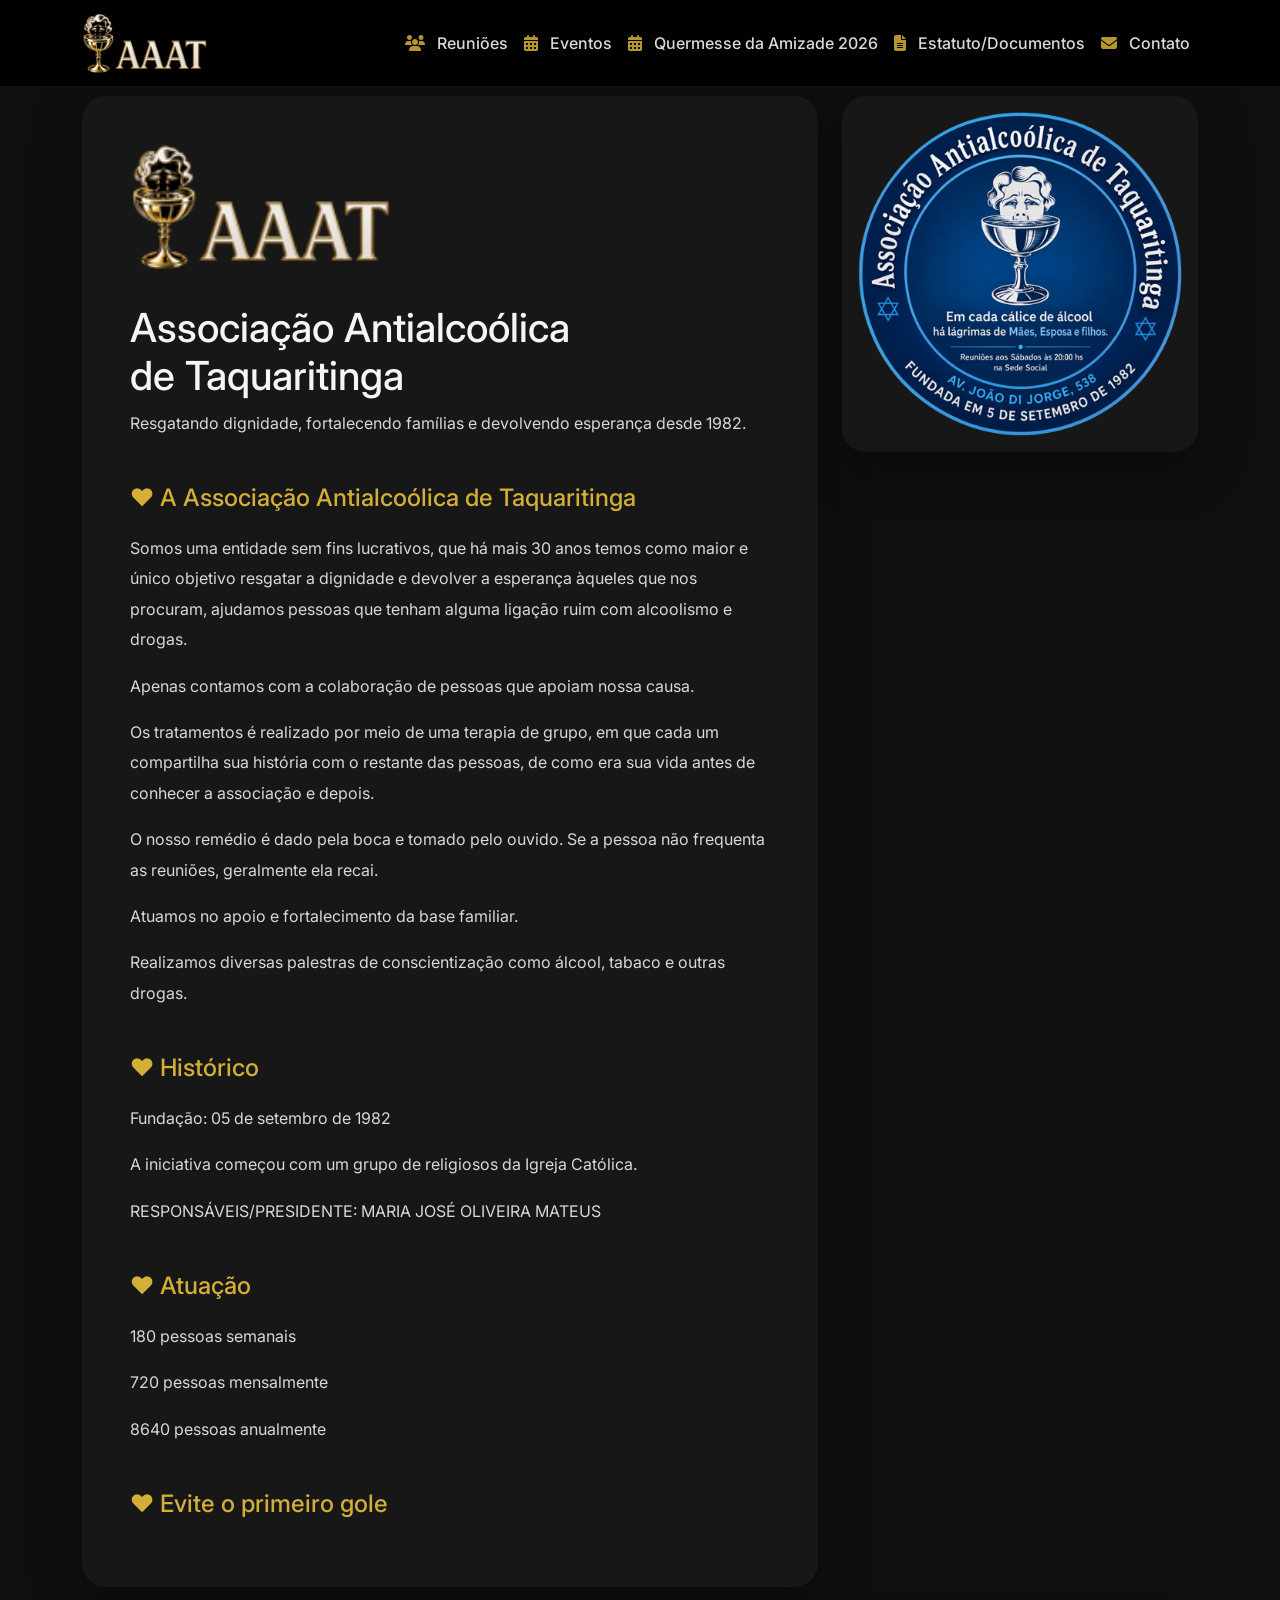
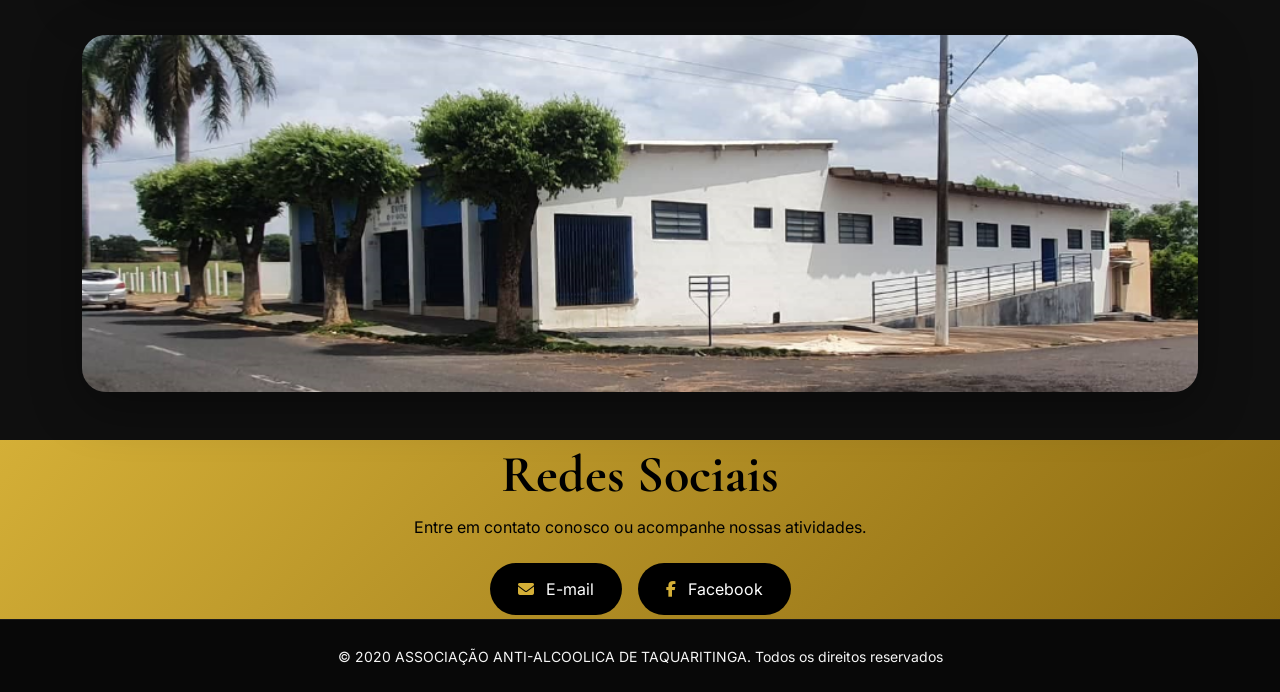
==== index.html @ 37e67eb5 "inicial" ====
<!DOCTYPE html>
<html lang="pt-br">

<head>
<meta charset="UTF-8">
<meta name="viewport" content="width=device-width, initial-scale=1.0">

<link rel="icon" type="image/png" href="./favico/favicon-96x96.png" sizes="96x96" />
<link rel="icon" type="image/svg+xml" href="./favico/favicon.svg" />
<link rel="shortcut icon" href="./favico/favicon.ico" />
<link rel="apple-touch-icon" sizes="180x180" href="./favico/apple-touch-icon.png" />
<link rel="manifest" href="./favico/site.webmanifest" />

<title>ASSOCIAÇÃO ANTIALCOÓLICA DE TAQUARITINGA</title>
<meta name="description" content="ASSOCIAÇÃO ANTIALCOOLICA TAQUARITINGA">
<meta name="keywords" content="ASSOCIAÇÃO ANTIALCOOLICA TAQUARITINGA">
<link rel="preconnect" href="https://fonts.googleapis.com">
<link href="https://fonts.googleapis.com/css2?family=Inter:wght@300;400;500;600;700&family=Cormorant+Garamond:wght@500;600;700&display=swap" rel="stylesheet">
<link rel="stylesheet" href="https://cdnjs.cloudflare.com/ajax/libs/font-awesome/6.5.2/css/all.min.css">

<link href="https://cdn.jsdelivr.net/npm/bootstrap@5.3.3/dist/css/bootstrap.min.css" rel="stylesheet">
<script src="https://cdn.jsdelivr.net/npm/bootstrap@5.3.3/dist/js/bootstrap.bundle.min.js"></script>
<link rel="stylesheet" href="https://cdnjs.cloudflare.com/ajax/libs/font-awesome/6.5.2/css/all.min.css">
<link rel="preconnect" href="https://fonts.googleapis.com">
<link href="https://fonts.googleapis.com/css2?family=Inter:wght@300;400;500;600;700&family=Cormorant+Garamond:wght@500;600;700&display=swap" rel="stylesheet">

<script src="https://code.jquery.com/jquery-3.7.1.min.js"></script>

<link rel="stylesheet" href="./css/style.css">
<script src="./js/site.js"></script>

<!-- ====================================================== -->
<!-- NAVBAR -->
<!-- ====================================================== -->

<nav class="navbar navbar-expand-lg navbar-dark fixed-top">

    <div class="container">

        <a class="navbar-brand" href="index.html">
            <img src="./img/logo-aaat2.png">
        </a>

        <button class="navbar-toggler" type="button" data-bs-toggle="collapse" data-bs-target="#menu">
            <span class="navbar-toggler-icon"></span>
        </button>

        <div class="collapse navbar-collapse" id="menu">

            <ul class="navbar-nav ms-auto">

                <li class="nav-item">
                    <a class="nav-link" href="reunioes.html">
                        <i class="fa-solid fa-users"></i>
                        Reuniões
                    </a>
                </li>

                <li class="nav-item">
                    <a class="nav-link" href="eventos.html">
                        <i class="fa-solid fa-calendar-days"></i>
                        Eventos
                    </a>
                </li>

                <li class="nav-item">
                    <a class="nav-link" href="eventos2.html">
                        <i class="fa-solid fa-calendar-days"></i>
                        Quermesse da Amizade 2026
                    </a>
                </li>
            

                <li class="nav-item">
                    <a class="nav-link" href="docs.html">
                        <i class="fa-solid fa-file-lines"></i>
                        Estatuto/Documentos
                    </a>
                </li>

                <li class="nav-item">
                    <a class="nav-link" href="contato.html">
                        <i class="fa-solid fa-envelope"></i>
                        Contato
                    </a>
                </li>

            </ul>

        </div>

    </div>

</nav>

<!-- ====================================================== -->
<!-- HERO -->
<!-- ====================================================== -->

<br />
<br />


<!-- ====================================================== -->
<!-- CONTEUDO -->
<!-- ====================================================== -->

<section class="py-5">
    
    <div class="container">
        
        <div class="row g-4 align-items-start">
            
            <!-- TEXTO -->
            <div class="col-lg-8">
                
                <div class="card custom-card p-4 p-lg-5">
                    
                    <img src="./img/logo-aaat2.png" class="hero-logo">
                    
                    <h1>
                        Associação <span>Antialcoólica</span><br>
                        de Taquaritinga
                    </h1>
                    
                    <p>
                        Resgatando dignidade, fortalecendo famílias e devolvendo esperança desde 1982.
                    </p>

                    <h4>♥ A Associação Antialcoólica de Taquaritinga</h4>

                    <p>
                        Somos uma entidade sem fins lucrativos, que há mais 30 anos temos como maior e único objetivo resgatar a dignidade e devolver a esperança àqueles que nos procuram, ajudamos pessoas que tenham alguma ligação ruim com alcoolismo e drogas.
                    </p>

                    <p>
                        Apenas contamos com a colaboração de pessoas que apoiam nossa causa.
                    </p>

                    <p>
                        Os tratamentos é realizado por meio de uma terapia de grupo, em que cada um compartilha sua história com o restante das pessoas, de como era sua vida antes de conhecer a associação e depois.
                    </p>

                    <p>
                        O nosso remédio é dado pela boca e tomado pelo ouvido. Se a pessoa não frequenta as reuniões, geralmente ela recai.
                    </p>

                    <p>
                        Atuamos no apoio e fortalecimento da base familiar.
                    </p>

                    <p>
                        Realizamos diversas palestras de conscientização como álcool, tabaco e outras drogas.
                    </p>

                    <h4>♥ Histórico</h4>

                    <p>
                        Fundação: 05 de setembro de 1982
                    </p>

                    <p>
                        A iniciativa começou com um grupo de religiosos da Igreja Católica.
                    </p>

                    <p>
                        RESPONSÁVEIS/PRESIDENTE: MARIA JOSÉ OLIVEIRA MATEUS
                    </p>

                    <h4>♥ Atuação</h4>

                    <p>180 pessoas semanais</p>
                    <p>720 pessoas mensalmente</p>
                    <p>8640 pessoas anualmente</p>

                    <h4>♥ Evite o primeiro gole</h4>

                </div>

            </div>

            <!-- FOTO -->
            <div class="col-lg-4">

                <div class="card custom-card p-3 sticky-top" style="top:100px;">

                    <img src="./img/quem-somos4.png" class="img-fluid">

                </div>

            </div>

        </div>

    </div>

</section>

<!-- ====================================================== -->
<!-- PREDIO -->
<!-- ====================================================== -->

<section class="pb-5 predio">

    <div class="container">

        <img src="./img/predio.png" class="img-fluid w-100">

    </div>

</section>

<!-- ====================================================== -->
<!-- REDES -->
<!-- ====================================================== -->

<section class="social-section py-1">

    <div class="container text-center">

        <h2>Redes Sociais</h2>

        <p class="mb-4">
            Entre em contato conosco ou acompanhe nossas atividades.
        </p>

        <div class="d-flex justify-content-center gap-3 flex-wrap">

            <a href="mailto:aataquaritinga@gmail.com" class="social-btn">
                <i class="fa-solid fa-envelope"></i>
                E-mail
            </a>

            <a 
                href="https://www.facebook.com/profile.php?id=100011397605586"
                target="_blank"
                class="social-btn"
            >
                <i class="fa-brands fa-facebook-f"></i>
                Facebook
            </a>

        </div>

    </div>

</section>

<!-- ====================================================== -->
<!-- FOOTER -->
<!-- ====================================================== -->

<footer class="py-4 text-center">

    <div class="container">

        <small>
            © 2020 ASSOCIAÇÃO ANTI-ALCOOLICA DE TAQUARITINGA. Todos os direitos reservados
        </small>

    </div>

</footer>
---- css/style.css ----
body{
    background:#0f0f0f;
    color:#f5f5f5;
    font-family:'Inter',sans-serif;
}

/* ====================================================== */
/* NAVBAR */
/* ====================================================== */

.navbar{
    background:rgba(0,0,0,.92) !important;
    backdrop-filter:blur(10px);
    border-bottom:1px solid rgba(255,255,255,.08);
}

.navbar-brand img{
    height:60px;
}

.navbar-nav .nav-link{
    color:#fff;
    font-weight:500;
    opacity:.85;
    transition:.3s;
}

.navbar-nav .nav-link:hover{
    color:#d4af37;
    opacity:1;
}

.navbar-nav .nav-link i{
    color:#d4af37;
    margin-right:8px;
}

/* ====================================================== */
/* HERO */
/* ====================================================== */

.hero{
    min-height:100vh;

    background:
    linear-gradient(rgba(0,0,0,.82), rgba(0,0,0,.88)),
    url('./img/back_content_interna2.jpg') center/cover no-repeat;

    display:flex;
    align-items:center;
    justify-content:center;

    text-align:center;

    padding:140px 20px 100px;
}

.hero-logo{
    width:260px;
    margin-bottom:35px;
}

.hero h1{
    font-family:'Cormorant Garamond', serif;
    font-size:72px;
    font-weight:700;
    margin-bottom:25px;
}

.hero h1 span{
    color:#d4af37;
}

.hero p{
    font-size:22px;
    max-width:850px;
    margin:auto;
}

/* ====================================================== */
/* CARDS */
/* ====================================================== */

.custom-card{
    background:#171717;
    border:none;
    border-radius:24px;
    color:#f5f5f5;
    box-shadow:0 15px 50px rgba(0,0,0,.35);
}

.custom-card h4{
    color:#d4af37;
    margin-top:30px;
    margin-bottom:20px;
}

.custom-card p{
    color:#d8d8d8;
    line-height:1.9;
}

.custom-card img{
    border-radius:18px;
}

/* ====================================================== */
/* PREDIO */
/* ====================================================== */

.predio img{
    border-radius:24px;
    box-shadow:0 15px 50px rgba(0,0,0,.35);
}

/* ====================================================== */
/* REDES */
/* ====================================================== */

.social-section{
    background:linear-gradient(135deg,#d4af37,#8c6a11);
    color:#000;
}

.social-section h2{
    font-family:'Cormorant Garamond', serif;
    font-size:52px;
    font-weight:700;
}

.social-btn{
    background:#000;
    color:#fff;
    border-radius:50px;
    padding:14px 28px;
    text-decoration:none;
    transition:.3s;
    display:inline-block;
}

.social-btn:hover{
    transform:translateY(-3px);
    color:#fff;
}

.social-btn i{
    color:#d4af37;
    margin-right:8px;
}

/* ====================================================== */
/* FOOTER */
/* ====================================================== */

footer{
    background:#080808;
    border-top:1px solid rgba(255,255,255,.08);
}

/* ====================================================== */
/* RESPONSIVO */
/* ====================================================== */

@media(max-width:768px){

    .hero h1{
        font-size:42px;
    }

    .hero p{
        font-size:18px;
    }

    .hero-logo{
        width:180px;
    }

}

.contact-item{
    display:flex;
    gap:18px;
    align-items:flex-start;

    background:rgba(255,255,255,.03);
    border:1px solid rgba(255,255,255,.06);

    padding:22px;
    border-radius:20px;

    height:100%;
    transition:.3s;
}

.contact-item:hover{
    transform:translateY(-4px);
    border-color:#d4af37;
}

.contact-item i{
    font-size:24px;
    color:#d4af37;
    margin-top:4px;
    min-width:28px;
}

.contact-item strong{
    display:block;
    margin-bottom:8px;
    color:#d4af37;
}

.contact-item p{
    color:#d7d7d7;
    line-height:1.8;
    margin:0;
}


.event-card{
    overflow:hidden;
    border-radius:20px;
    background:#111;
    border:1px solid rgba(255,255,255,.06);

    transition:.35s;
    cursor:pointer;

    box-shadow:0 10px 30px rgba(0,0,0,.25);
}

.event-card:hover{
    transform:translateY(-6px);
    border-color:#d4af37;
    box-shadow:0 20px 40px rgba(0,0,0,.4);
}

.event-card img{
    width:100%;
    height:clamp(260px, 35vw, 420px);
    object-fit:cover;

    transition:.4s;
}

.event-card:hover img{
    transform:scale(1.05);
}


.meeting-box h4{
    color:#d4af37;
    margin-bottom:25px;
    font-size:28px;
}

.meeting-box p{
    color:#d8d8d8;
    line-height:1.9;
    margin-bottom:18px;
}

.meeting-info{
    display:flex;
    flex-direction:column;
    gap:18px;
}

.info-item{
    display:flex;
    gap:16px;

    background:rgba(255,255,255,.03);
    border:1px solid rgba(255,255,255,.06);

    padding:18px;
    border-radius:18px;

    transition:.3s;
}

.info-item:hover{
    border-color:#d4af37;
    transform:translateY(-3px);
}

.info-item i{
    color:#d4af37;
    font-size:22px;
    margin-top:4px;
    min-width:24px;
}

.info-item strong{
    display:block;
    color:#d4af37;
    margin-bottom:4px;
}

.info-item span{
    color:#d6d6d6;
    line-height:1.7;
}


.documents-list{
    display:flex;
    flex-direction:column;
    gap:18px;
}

.document-item{
    display:flex;
    align-items:center;
    gap:20px;

    background:rgba(255,255,255,.03);
    border:1px solid rgba(255,255,255,.06);

    padding:22px;
    border-radius:20px;

    text-decoration:none;
    color:#fff;

    transition:.3s;
}

.document-item:hover{
    transform:translateY(-4px);
    border-color:#d4af37;

    background:rgba(212,175,55,.06);
}

.document-icon{
    width:60px;
    height:60px;

    border-radius:16px;

    background:rgba(212,175,55,.12);

    display:flex;
    align-items:center;
    justify-content:center;

    flex-shrink:0;
}

.document-icon i{
    font-size:26px;
    color:#d4af37;
}

.document-content{
    flex:1;
}

.document-content strong{
    display:block;
    color:#fff;
    margin-bottom:6px;
    font-size:17px;
}

.document-content span{
    color:#bdbdbd;
    font-size:14px;
}

.document-download{
    width:46px;
    height:46px;

    border-radius:14px;

    background:#d4af37;

    color:#000;

    display:flex;
    align-items:center;
    justify-content:center;

    flex-shrink:0;
}

.document-download i{
    font-size:18px;
}

@media(max-width:768px){

    .document-item{
        align-items:flex-start;
    }

    .document-download{
        display:none;
    }

}
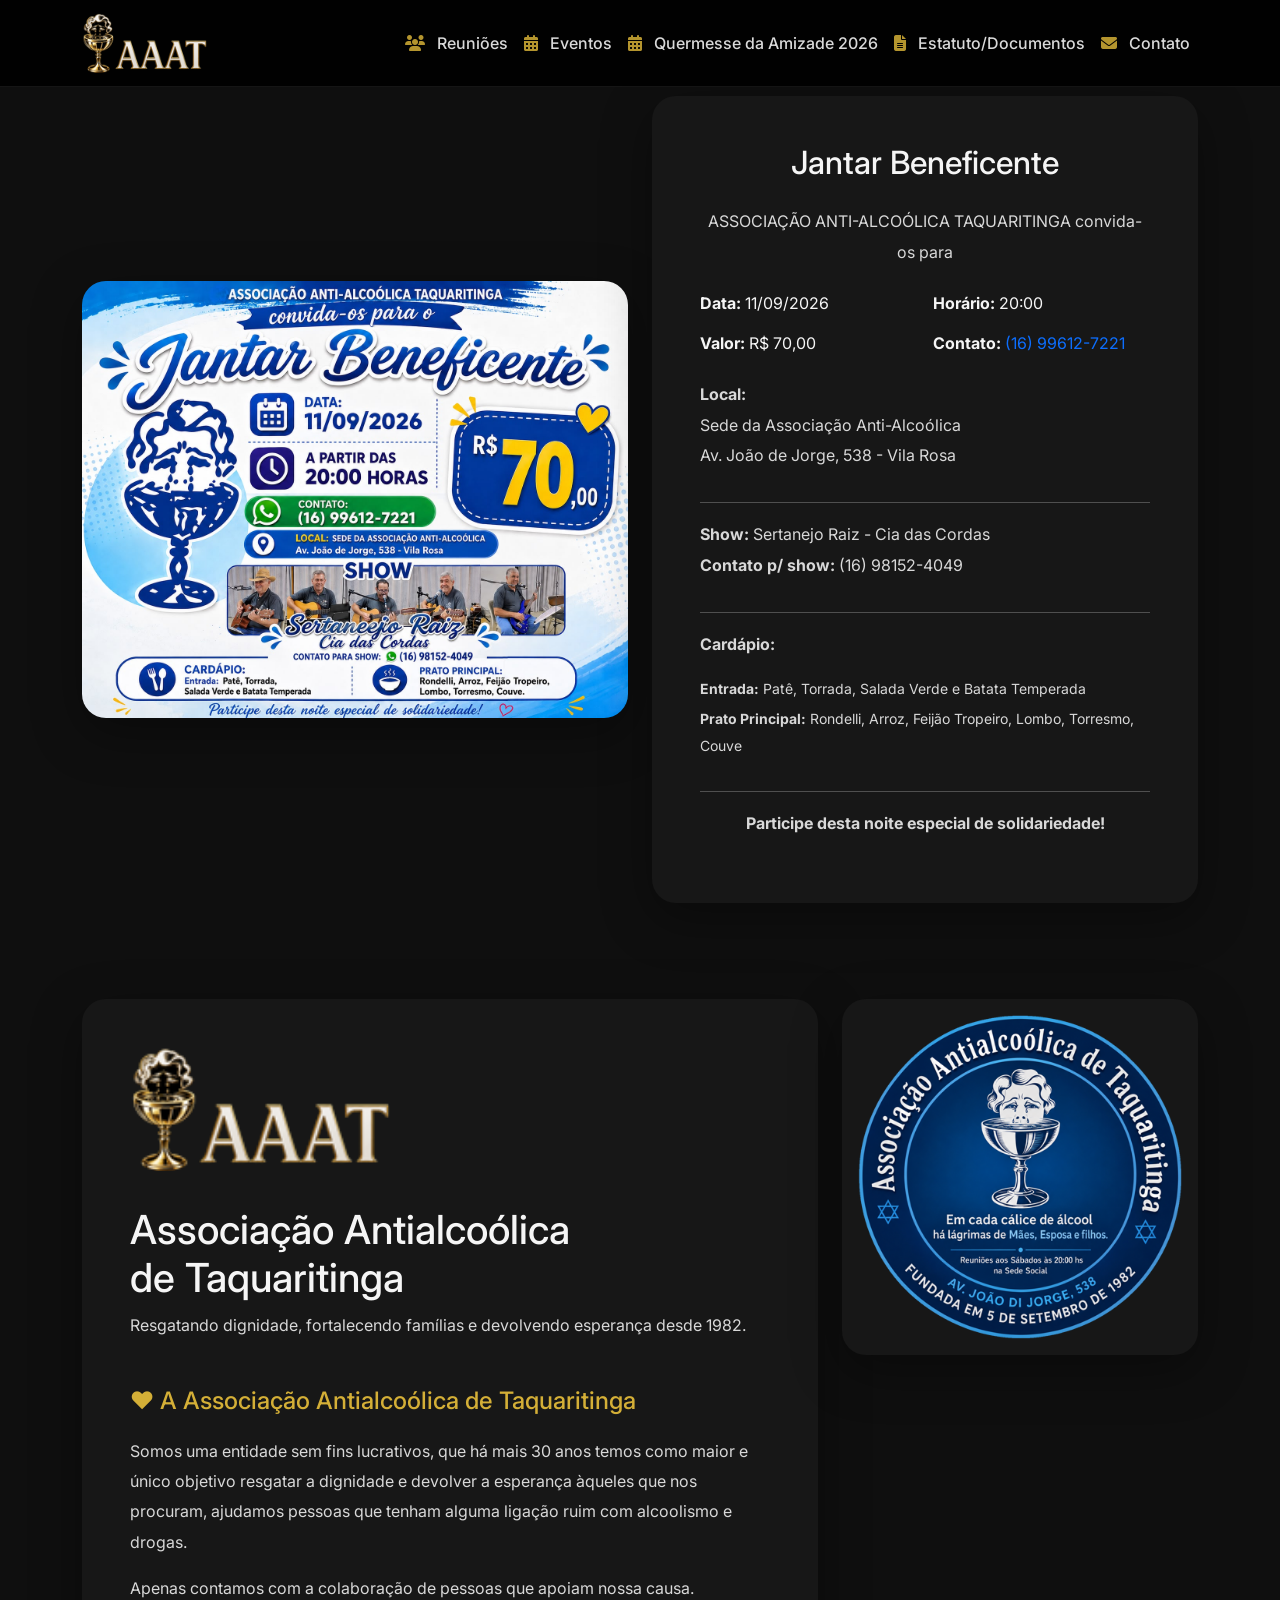
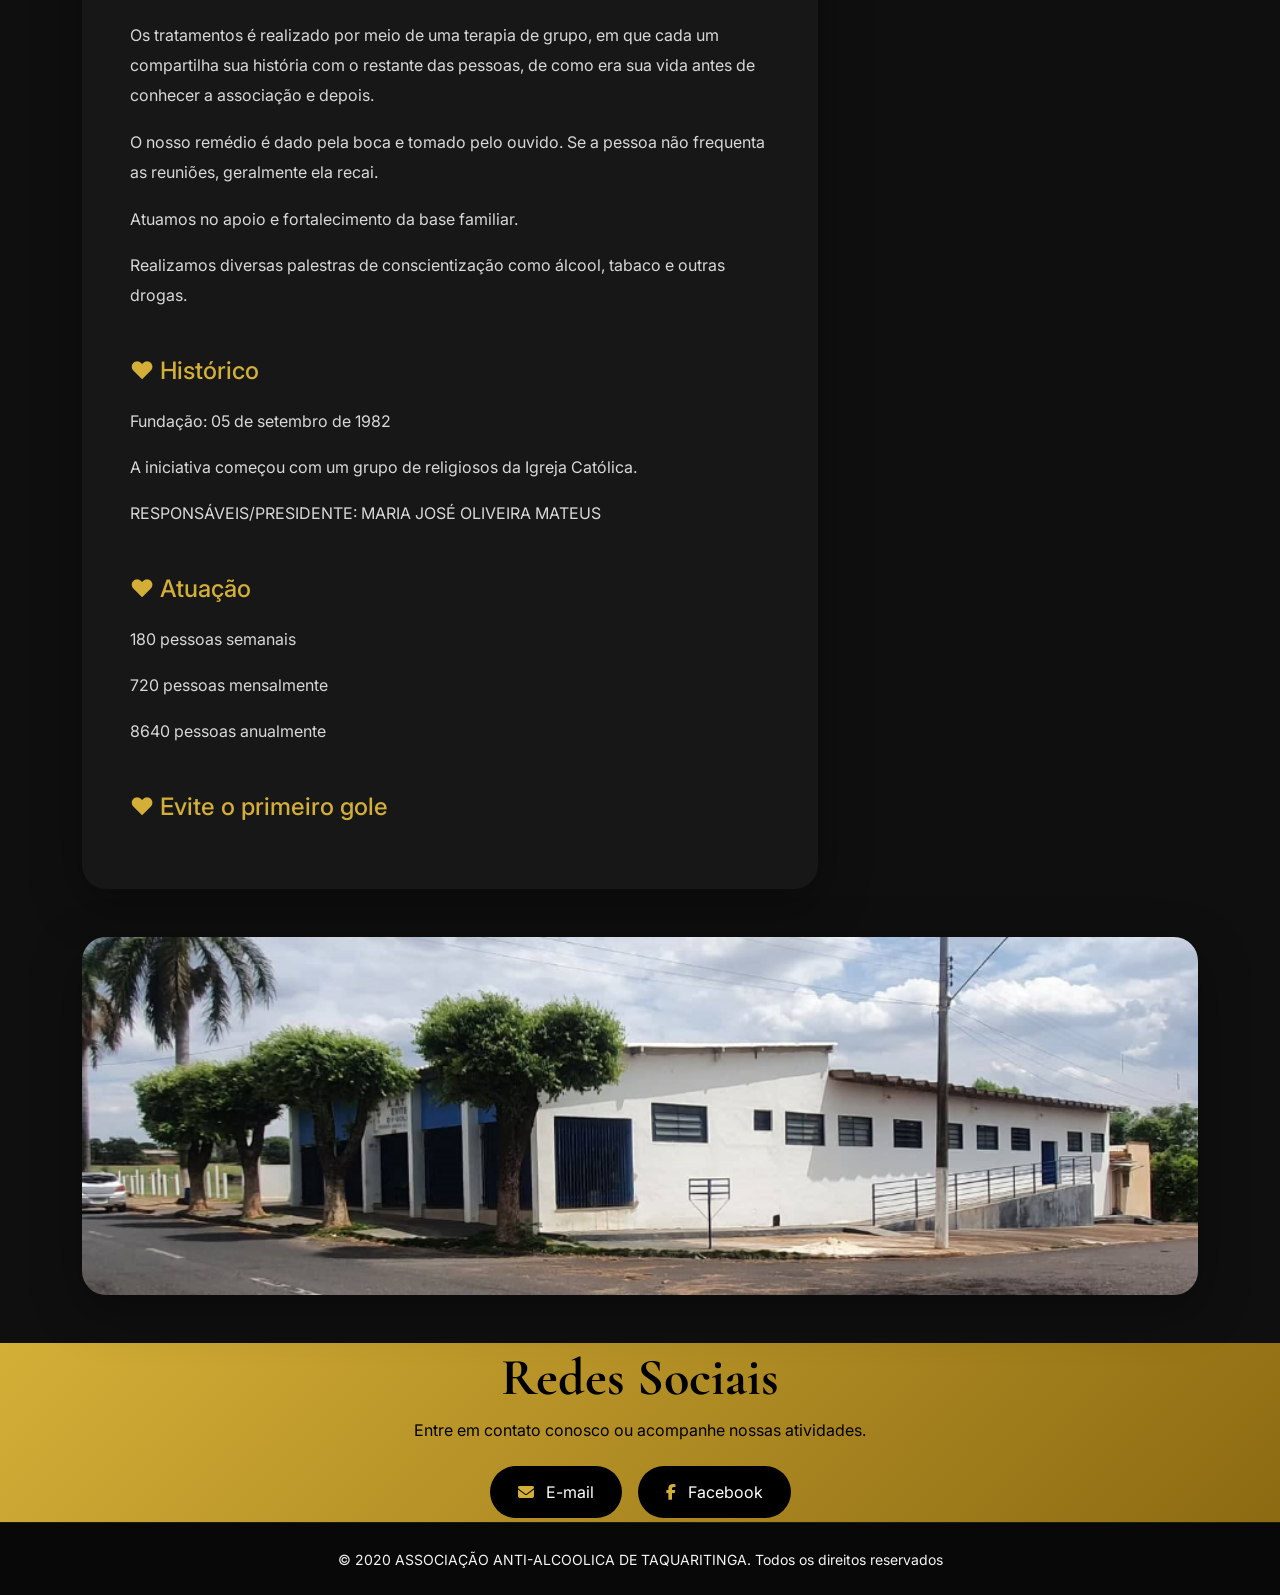
==== commit 53ca3353: "refactor: CSS custom properties, fix HTML structure, add jantar section, enhance JS - CSS: add :root" ====
--- a/index.html
+++ b/index.html
@@ -1,264 +1,342 @@
-<!DOCTYPE html>
+<!doctype html>
 <html lang="pt-br">
-
-<head>
-<meta charset="UTF-8">
-<meta name="viewport" content="width=device-width, initial-scale=1.0">
-
-<link rel="icon" type="image/png" href="./favico/favicon-96x96.png" sizes="96x96" />
-<link rel="icon" type="image/svg+xml" href="./favico/favicon.svg" />
-<link rel="shortcut icon" href="./favico/favicon.ico" />
-<link rel="apple-touch-icon" sizes="180x180" href="./favico/apple-touch-icon.png" />
-<link rel="manifest" href="./favico/site.webmanifest" />
-
-<title>ASSOCIAÇÃO ANTIALCOÓLICA DE TAQUARITINGA</title>
-<meta name="description" content="ASSOCIAÇÃO ANTIALCOOLICA TAQUARITINGA">
-<meta name="keywords" content="ASSOCIAÇÃO ANTIALCOOLICA TAQUARITINGA">
-<link rel="preconnect" href="https://fonts.googleapis.com">
-<link href="https://fonts.googleapis.com/css2?family=Inter:wght@300;400;500;600;700&family=Cormorant+Garamond:wght@500;600;700&display=swap" rel="stylesheet">
-<link rel="stylesheet" href="https://cdnjs.cloudflare.com/ajax/libs/font-awesome/6.5.2/css/all.min.css">
-
-<link href="https://cdn.jsdelivr.net/npm/bootstrap@5.3.3/dist/css/bootstrap.min.css" rel="stylesheet">
-<script src="https://cdn.jsdelivr.net/npm/bootstrap@5.3.3/dist/js/bootstrap.bundle.min.js"></script>
-<link rel="stylesheet" href="https://cdnjs.cloudflare.com/ajax/libs/font-awesome/6.5.2/css/all.min.css">
-<link rel="preconnect" href="https://fonts.googleapis.com">
-<link href="https://fonts.googleapis.com/css2?family=Inter:wght@300;400;500;600;700&family=Cormorant+Garamond:wght@500;600;700&display=swap" rel="stylesheet">
-
-<script src="https://code.jquery.com/jquery-3.7.1.min.js"></script>
-
-<link rel="stylesheet" href="./css/style.css">
-<script src="./js/site.js"></script>
-
-<!-- ====================================================== -->
-<!-- NAVBAR -->
-<!-- ====================================================== -->
-
-<nav class="navbar navbar-expand-lg navbar-dark fixed-top">
-
-    <div class="container">
-
+  <head>
+    <meta charset="UTF-8" />
+    <meta name="viewport" content="width=device-width, initial-scale=1.0" />
+
+    <link
+      rel="icon"
+      type="image/png"
+      href="./favico/favicon-96x96.png"
+      sizes="96x96"
+    />
+    <link rel="icon" type="image/svg+xml" href="./favico/favicon.svg" />
+    <link rel="shortcut icon" href="./favico/favicon.ico" />
+    <link
+      rel="apple-touch-icon"
+      sizes="180x180"
+      href="./favico/apple-touch-icon.png"
+    />
+    <link rel="manifest" href="./favico/site.webmanifest" />
+
+    <title>ASSOCIAÇÃO ANTIALCOÓLICA DE TAQUARITINGA</title>
+    <meta name="description" content="ASSOCIAÇÃO ANTIALCOOLICA TAQUARITINGA" />
+    <meta name="keywords" content="ASSOCIAÇÃO ANTIALCOOLICA TAQUARITINGA" />
+    <link rel="preconnect" href="https://fonts.googleapis.com" />
+    <link
+      href="https://fonts.googleapis.com/css2?family=Inter:wght@300;400;500;600;700&family=Cormorant+Garamond:wght@500;600;700&display=swap"
+      rel="stylesheet"
+    />
+    <link
+      rel="stylesheet"
+      href="https://cdnjs.cloudflare.com/ajax/libs/font-awesome/6.5.2/css/all.min.css"
+    />
+
+    <link
+      href="https://cdn.jsdelivr.net/npm/bootstrap@5.3.3/dist/css/bootstrap.min.css"
+      rel="stylesheet"
+    />
+    <script src="https://cdn.jsdelivr.net/npm/bootstrap@5.3.3/dist/js/bootstrap.bundle.min.js"></script>
+
+    <script src="https://code.jquery.com/jquery-3.7.1.min.js"></script>
+
+    <link rel="stylesheet" href="./css/style.css" />
+    <script src="./js/site.js"></script>
+  </head>
+  <body>
+
+    <!-- ====================================================== -->
+    <!-- NAVBAR -->
+    <!-- ====================================================== -->
+
+    <nav class="navbar navbar-expand-lg navbar-dark fixed-top">
+      <div class="container">
         <a class="navbar-brand" href="index.html">
-            <img src="./img/logo-aaat2.png">
+          <img src="./img/logo-aaat2.png" />
         </a>
 
-        <button class="navbar-toggler" type="button" data-bs-toggle="collapse" data-bs-target="#menu">
-            <span class="navbar-toggler-icon"></span>
+        <button
+          class="navbar-toggler"
+          type="button"
+          data-bs-toggle="collapse"
+          data-bs-target="#menu"
+        >
+          <span class="navbar-toggler-icon"></span>
         </button>
 
         <div class="collapse navbar-collapse" id="menu">
-
-            <ul class="navbar-nav ms-auto">
-
-                <li class="nav-item">
-                    <a class="nav-link" href="reunioes.html">
-                        <i class="fa-solid fa-users"></i>
-                        Reuniões
-                    </a>
-                </li>
-
-                <li class="nav-item">
-                    <a class="nav-link" href="eventos.html">
-                        <i class="fa-solid fa-calendar-days"></i>
-                        Eventos
-                    </a>
-                </li>
-
-                <li class="nav-item">
-                    <a class="nav-link" href="eventos2.html">
-                        <i class="fa-solid fa-calendar-days"></i>
-                        Quermesse da Amizade 2026
-                    </a>
-                </li>
-            
-
-                <li class="nav-item">
-                    <a class="nav-link" href="docs.html">
-                        <i class="fa-solid fa-file-lines"></i>
-                        Estatuto/Documentos
-                    </a>
-                </li>
-
-                <li class="nav-item">
-                    <a class="nav-link" href="contato.html">
-                        <i class="fa-solid fa-envelope"></i>
-                        Contato
-                    </a>
-                </li>
-
-            </ul>
-
+          <ul class="navbar-nav ms-auto">
+            <li class="nav-item">
+              <a class="nav-link" href="reunioes.html">
+                <i class="fa-solid fa-users"></i>
+                Reuniões
+              </a>
+            </li>
+
+            <li class="nav-item">
+              <a class="nav-link" href="eventos.html">
+                <i class="fa-solid fa-calendar-days"></i>
+                Eventos
+              </a>
+            </li>
+
+            <li class="nav-item">
+              <a class="nav-link" href="eventos2.html">
+                <i class="fa-solid fa-calendar-days"></i>
+                Quermesse da Amizade 2026
+              </a>
+            </li>
+
+            <li class="nav-item">
+              <a class="nav-link" href="docs.html">
+                <i class="fa-solid fa-file-lines"></i>
+                Estatuto/Documentos
+              </a>
+            </li>
+
+            <li class="nav-item">
+              <a class="nav-link" href="contato.html">
+                <i class="fa-solid fa-envelope"></i>
+                Contato
+              </a>
+            </li>
+          </ul>
         </div>
-
-    </div>
-
-</nav>
-
-<!-- ====================================================== -->
-<!-- HERO -->
-<!-- ====================================================== -->
-
-<br />
-<br />
-
-
-<!-- ====================================================== -->
-<!-- CONTEUDO -->
-<!-- ====================================================== -->
-
-<section class="py-5">
-    
-    <div class="container">
-        
+      </div>
+    </nav>
+
+    <!-- ====================================================== -->
+    <!-- HERO -->
+    <!-- ====================================================== -->
+
+    <br />
+    <br />
+
+    <!-- ====================================================== -->
+    <!-- JANTAR BENEFICENTE -->
+    <!-- ====================================================== -->
+    <section class="py-5">
+      <div class="container">
+        <div class="row g-4 align-items-center">
+          <!-- IMAGEM -->
+          <div class="col-lg-6">
+            <div class="card custom-card p-0 overflow-hidden">
+              <img
+                src="./img/Jantar_2026.09.11.jpeg"
+                class="img-fluid w-100"
+                alt="Jantar Beneficente 2026"
+              />
+            </div>
+          </div>
+          <!-- DETALHES -->
+          <div class="col-lg-6">
+            <div class="card custom-card p-4 p-lg-5 h-100">
+              <h2 class="text-center mb-4">Jantar Beneficente</h2>
+              <p class="text-center mb-4">
+                ASSOCIAÇÃO ANTI-ALCOÓLICA TAQUARITINGA convida-os para
+              </p>
+
+              <div class="row g-3 mb-4">
+                <div class="col-6"><strong>Data:</strong> 11/09/2026</div>
+                <div class="col-6"><strong>Horário:</strong> 20:00</div>
+                <div class="col-6"><strong>Valor:</strong> R$ 70,00</div>
+                <div class="col-6">
+                  <strong>Contato:</strong>
+                  <a
+                    href="https://wa.me/5516996127221"
+                    target="_blank"
+                    class="text-decoration-none"
+                    >(16) 99612-7221</a
+                  >
+                </div>
+              </div>
+
+              <p>
+                <strong>Local:</strong><br />Sede da Associação
+                Anti-Alcoólica<br />Av. João de Jorge, 538 - Vila Rosa
+              </p>
+
+              <hr class="my-3" />
+
+              <p>
+                <strong>Show:</strong> Sertanejo Raiz - Cia das Cordas<br />
+                <strong>Contato p/ show:</strong> (16) 98152-4049
+              </p>
+
+              <hr class="my-3" />
+
+              <p><strong>Cardápio:</strong></p>
+              <p class="small mb-1">
+                <strong>Entrada:</strong> Patê, Torrada, Salada Verde e Batata
+                Temperada
+              </p>
+              <p class="small">
+                <strong>Prato Principal:</strong> Rondelli, Arroz, Feijão
+                Tropeiro, Lombo, Torresmo, Couve
+              </p>
+
+              <hr class="my-3" />
+
+              <p class="text-center fw-bold">
+                Participe desta noite especial de solidariedade!
+              </p>
+            </div>
+          </div>
+        </div>
+      </div>
+    </section>
+
+    <!-- ====================================================== -->
+    <!-- CONTEUDO -->
+    <!-- ====================================================== -->
+
+    <section class="py-5">
+      <div class="container">
         <div class="row g-4 align-items-start">
-            
-            <!-- TEXTO -->
-            <div class="col-lg-8">
-                
-                <div class="card custom-card p-4 p-lg-5">
-                    
-                    <img src="./img/logo-aaat2.png" class="hero-logo">
-                    
-                    <h1>
-                        Associação <span>Antialcoólica</span><br>
-                        de Taquaritinga
-                    </h1>
-                    
-                    <p>
-                        Resgatando dignidade, fortalecendo famílias e devolvendo esperança desde 1982.
-                    </p>
-
-                    <h4>♥ A Associação Antialcoólica de Taquaritinga</h4>
-
-                    <p>
-                        Somos uma entidade sem fins lucrativos, que há mais 30 anos temos como maior e único objetivo resgatar a dignidade e devolver a esperança àqueles que nos procuram, ajudamos pessoas que tenham alguma ligação ruim com alcoolismo e drogas.
-                    </p>
-
-                    <p>
-                        Apenas contamos com a colaboração de pessoas que apoiam nossa causa.
-                    </p>
-
-                    <p>
-                        Os tratamentos é realizado por meio de uma terapia de grupo, em que cada um compartilha sua história com o restante das pessoas, de como era sua vida antes de conhecer a associação e depois.
-                    </p>
-
-                    <p>
-                        O nosso remédio é dado pela boca e tomado pelo ouvido. Se a pessoa não frequenta as reuniões, geralmente ela recai.
-                    </p>
-
-                    <p>
-                        Atuamos no apoio e fortalecimento da base familiar.
-                    </p>
-
-                    <p>
-                        Realizamos diversas palestras de conscientização como álcool, tabaco e outras drogas.
-                    </p>
-
-                    <h4>♥ Histórico</h4>
-
-                    <p>
-                        Fundação: 05 de setembro de 1982
-                    </p>
-
-                    <p>
-                        A iniciativa começou com um grupo de religiosos da Igreja Católica.
-                    </p>
-
-                    <p>
-                        RESPONSÁVEIS/PRESIDENTE: MARIA JOSÉ OLIVEIRA MATEUS
-                    </p>
-
-                    <h4>♥ Atuação</h4>
-
-                    <p>180 pessoas semanais</p>
-                    <p>720 pessoas mensalmente</p>
-                    <p>8640 pessoas anualmente</p>
-
-                    <h4>♥ Evite o primeiro gole</h4>
-
-                </div>
-
+          <!-- TEXTO -->
+          <div class="col-lg-8">
+            <div class="card custom-card p-4 p-lg-5">
+              <img src="./img/logo-aaat2.png" class="hero-logo" />
+
+              <h1>
+                Associação <span>Antialcoólica</span><br />
+                de Taquaritinga
+              </h1>
+
+              <p>
+                Resgatando dignidade, fortalecendo famílias e devolvendo
+                esperança desde 1982.
+              </p>
+
+              <h4>♥ A Associação Antialcoólica de Taquaritinga</h4>
+
+              <p>
+                Somos uma entidade sem fins lucrativos, que há mais 30 anos
+                temos como maior e único objetivo resgatar a dignidade e
+                devolver a esperança àqueles que nos procuram, ajudamos pessoas
+                que tenham alguma ligação ruim com alcoolismo e drogas.
+              </p>
+
+              <p>
+                Apenas contamos com a colaboração de pessoas que apoiam nossa
+                causa.
+              </p>
+
+              <p>
+                Os tratamentos é realizado por meio de uma terapia de grupo, em
+                que cada um compartilha sua história com o restante das pessoas,
+                de como era sua vida antes de conhecer a associação e depois.
+              </p>
+
+              <p>
+                O nosso remédio é dado pela boca e tomado pelo ouvido. Se a
+                pessoa não frequenta as reuniões, geralmente ela recai.
+              </p>
+
+              <p>Atuamos no apoio e fortalecimento da base familiar.</p>
+
+              <p>
+                Realizamos diversas palestras de conscientização como álcool,
+                tabaco e outras drogas.
+              </p>
+
+              <h4>♥ Histórico</h4>
+
+              <p>Fundação: 05 de setembro de 1982</p>
+
+              <p>
+                A iniciativa começou com um grupo de religiosos da Igreja
+                Católica.
+              </p>
+
+              <p>RESPONSÁVEIS/PRESIDENTE: MARIA JOSÉ OLIVEIRA MATEUS</p>
+
+              <h4>♥ Atuação</h4>
+
+              <p>180 pessoas semanais</p>
+              <p>720 pessoas mensalmente</p>
+              <p>8640 pessoas anualmente</p>
+
+              <h4>♥ Evite o primeiro gole</h4>
             </div>
-
-            <!-- FOTO -->
-            <div class="col-lg-4">
-
-                <div class="card custom-card p-3 sticky-top" style="top:100px;">
-
-                    <img src="./img/quem-somos4.png" class="img-fluid">
-
-                </div>
-
+          </div>
+
+          <!-- FOTO -->
+          <div class="col-lg-4">
+            <div class="card custom-card p-3 sticky-top" style="top: 100px">
+              <img src="./img/quem-somos4.png" class="img-fluid" />
             </div>
-
+          </div>
         </div>
-
-    </div>
-
-</section>
-
-<!-- ====================================================== -->
-<!-- PREDIO -->
-<!-- ====================================================== -->
-
-<section class="pb-5 predio">
-
-    <div class="container">
-
-        <img src="./img/predio.png" class="img-fluid w-100">
-
-    </div>
-
-</section>
-
-<!-- ====================================================== -->
-<!-- REDES -->
-<!-- ====================================================== -->
-
-<section class="social-section py-1">
-
-    <div class="container text-center">
-
+      </div>
+    </section>
+
+    <!-- ====================================================== -->
+    <!-- PREDIO -->
+    <!-- ====================================================== -->
+
+    <section class="pb-5 predio">
+      <div class="container">
+        <img src="./img/predio.png" class="img-fluid w-100" />
+      </div>
+    </section>
+
+    <!-- ====================================================== -->
+    <!-- REDES -->
+    <!-- ====================================================== -->
+
+    <section class="social-section py-1">
+      <div class="container text-center">
         <h2>Redes Sociais</h2>
 
         <p class="mb-4">
-            Entre em contato conosco ou acompanhe nossas atividades.
+          Entre em contato conosco ou acompanhe nossas atividades.
         </p>
 
         <div class="d-flex justify-content-center gap-3 flex-wrap">
-
-            <a href="mailto:aataquaritinga@gmail.com" class="social-btn">
-                <i class="fa-solid fa-envelope"></i>
-                E-mail
-            </a>
-
-            <a 
-                href="https://www.facebook.com/profile.php?id=100011397605586"
-                target="_blank"
-                class="social-btn"
-            >
-                <i class="fa-brands fa-facebook-f"></i>
-                Facebook
-            </a>
-
+          <a href="mailto:aataquaritinga@gmail.com" class="social-btn">
+            <i class="fa-solid fa-envelope"></i>
+            E-mail
+          </a>
+
+          <a
+            href="https://www.facebook.com/profile.php?id=100011397605586"
+            target="_blank"
+            class="social-btn"
+          >
+            <i class="fa-brands fa-facebook-f"></i>
+            Facebook
+          </a>
         </div>
-
-    </div>
-
-</section>
-
-<!-- ====================================================== -->
-<!-- FOOTER -->
-<!-- ====================================================== -->
-
-<footer class="py-4 text-center">
-
-    <div class="container">
-
+      </div>
+    </section>
+
+    <!-- ====================================================== -->
+    <!-- FOOTER -->
+    <!-- ====================================================== -->
+
+    <footer class="py-4 text-center">
+      <div class="container">
         <small>
-            © 2020 ASSOCIAÇÃO ANTI-ALCOOLICA DE TAQUARITINGA. Todos os direitos reservados
+          © 2020 ASSOCIAÇÃO ANTI-ALCOOLICA DE TAQUARITINGA. Todos os direitos
+          reservados
         </small>
-
-    </div>
-
-</footer>
-
+      </div>
+    </footer>
+
+    <!-- Google tag (gtag.js) -->
+    <script
+      async
+      src="https://www.googletagmanager.com/gtag/js?id=G-Z77PFY28FZ"
+    ></script>
+    <script>
+      window.dataLayer = window.dataLayer || [];
+      function gtag() {
+        dataLayer.push(arguments);
+      }
+      gtag("js", new Date());
+
+      gtag("config", "G-Z77PFY28FZ");
+    </script>
+  </body>
+</html>
--- a/css/style.css
+++ b/css/style.css
@@ -1,6 +1,21 @@
+:root{
+    --bg:#0f0f0f;
+    --bg-elevated:#171717;
+    --fg:#f5f5f5;
+    --muted:#d8d8d8;
+    --accent:#d4af37;
+    --accent-dark:#8c6a11;
+    --border:rgba(255,255,255,.08);
+    --radius-lg:24px;
+    --radius-md:18px;
+    --radius-sm:14px;
+    --shadow:0 15px 50px rgba(0,0,0,.35);
+    --transition:.3s;
+}
+
 body{
-    background:#0f0f0f;
-    color:#f5f5f5;
+    background:var(--bg);
+    color:var(--fg);
     font-family:'Inter',sans-serif;
 }
 
@@ -11,7 +26,7 @@
 .navbar{
     background:rgba(0,0,0,.92) !important;
     backdrop-filter:blur(10px);
-    border-bottom:1px solid rgba(255,255,255,.08);
+    border-bottom:1px solid var(--border);
 }
 
 .navbar-brand img{
@@ -22,37 +37,56 @@
     color:#fff;
     font-weight:500;
     opacity:.85;
-    transition:.3s;
+    transition:var(--transition);
 }
 
 .navbar-nav .nav-link:hover{
-    color:#d4af37;
+    color:var(--accent);
     opacity:1;
 }
 
 .navbar-nav .nav-link i{
-    color:#d4af37;
+    color:var(--accent);
     margin-right:8px;
 }
 
-/* ====================================================== */
-/* HERO */
-/* ====================================================== */
-
-.hero{
-    min-height:100vh;
-
-    background:
-    linear-gradient(rgba(0,0,0,.82), rgba(0,0,0,.88)),
-    url('./img/back_content_interna2.jpg') center/cover no-repeat;
-
-    display:flex;
-    align-items:center;
-    justify-content:center;
-
-    text-align:center;
-
-    padding:140px 20px 100px;
+.navbar.scrolled{
+    background:rgba(0,0,0,.98) !important;
+    box-shadow:0 4px 20px rgba(0,0,0,.4);
+}
+
+.navbar-nav .nav-link.active{
+    color:var(--accent) !important;
+    opacity:1;
+}
+
+
+
+/* ====================================================== */
+/* CARDS */
+/* ====================================================== */
+
+.custom-card{
+    background:var(--bg-elevated);
+    border:none;
+    border-radius:var(--radius-lg);
+    color:var(--fg);
+    box-shadow:var(--shadow);
+}
+
+.custom-card h4{
+    color:var(--accent);
+    margin-top:30px;
+    margin-bottom:20px;
+}
+
+.custom-card p{
+    color:var(--muted);
+    line-height:1.9;
+}
+
+.custom-card img{
+    border-radius:var(--radius-md);
 }
 
 .hero-logo{
@@ -60,57 +94,13 @@
     margin-bottom:35px;
 }
 
-.hero h1{
-    font-family:'Cormorant Garamond', serif;
-    font-size:72px;
-    font-weight:700;
-    margin-bottom:25px;
-}
-
-.hero h1 span{
-    color:#d4af37;
-}
-
-.hero p{
-    font-size:22px;
-    max-width:850px;
-    margin:auto;
-}
-
-/* ====================================================== */
-/* CARDS */
-/* ====================================================== */
-
-.custom-card{
-    background:#171717;
-    border:none;
-    border-radius:24px;
-    color:#f5f5f5;
-    box-shadow:0 15px 50px rgba(0,0,0,.35);
-}
-
-.custom-card h4{
-    color:#d4af37;
-    margin-top:30px;
-    margin-bottom:20px;
-}
-
-.custom-card p{
-    color:#d8d8d8;
-    line-height:1.9;
-}
-
-.custom-card img{
-    border-radius:18px;
-}
-
 /* ====================================================== */
 /* PREDIO */
 /* ====================================================== */
 
 .predio img{
-    border-radius:24px;
-    box-shadow:0 15px 50px rgba(0,0,0,.35);
+    border-radius:var(--radius-lg);
+    box-shadow:var(--shadow);
 }
 
 /* ====================================================== */
@@ -118,7 +108,7 @@
 /* ====================================================== */
 
 .social-section{
-    background:linear-gradient(135deg,#d4af37,#8c6a11);
+    background:linear-gradient(135deg,var(--accent),var(--accent-dark));
     color:#000;
 }
 
@@ -134,7 +124,7 @@
     border-radius:50px;
     padding:14px 28px;
     text-decoration:none;
-    transition:.3s;
+    transition:var(--transition);
     display:inline-block;
 }
 
@@ -144,7 +134,7 @@
 }
 
 .social-btn i{
-    color:#d4af37;
+    color:var(--accent);
     margin-right:8px;
 }
 
@@ -154,7 +144,7 @@
 
 footer{
     background:#080808;
-    border-top:1px solid rgba(255,255,255,.08);
+    border-top:1px solid var(--border);
 }
 
 /* ====================================================== */
@@ -183,23 +173,23 @@
     align-items:flex-start;
 
     background:rgba(255,255,255,.03);
-    border:1px solid rgba(255,255,255,.06);
+    border:1px solid var(--border);
 
     padding:22px;
     border-radius:20px;
 
     height:100%;
-    transition:.3s;
+    transition:var(--transition);
 }
 
 .contact-item:hover{
     transform:translateY(-4px);
-    border-color:#d4af37;
+    border-color:var(--accent);
 }
 
 .contact-item i{
     font-size:24px;
-    color:#d4af37;
+    color:var(--accent);
     margin-top:4px;
     min-width:28px;
 }
@@ -207,11 +197,11 @@
 .contact-item strong{
     display:block;
     margin-bottom:8px;
-    color:#d4af37;
+    color:var(--accent);
 }
 
 .contact-item p{
-    color:#d7d7d7;
+    color:var(--muted);
     line-height:1.8;
     margin:0;
 }
@@ -221,7 +211,7 @@
     overflow:hidden;
     border-radius:20px;
     background:#111;
-    border:1px solid rgba(255,255,255,.06);
+    border:1px solid var(--border);
 
     transition:.35s;
     cursor:pointer;
@@ -231,7 +221,7 @@
 
 .event-card:hover{
     transform:translateY(-6px);
-    border-color:#d4af37;
+    border-color:var(--accent);
     box-shadow:0 20px 40px rgba(0,0,0,.4);
 }
 
@@ -249,13 +239,13 @@
 
 
 .meeting-box h4{
-    color:#d4af37;
+    color:var(--accent);
     margin-bottom:25px;
     font-size:28px;
 }
 
 .meeting-box p{
-    color:#d8d8d8;
+    color:var(--muted);
     line-height:1.9;
     margin-bottom:18px;
 }
@@ -271,21 +261,21 @@
     gap:16px;
 
     background:rgba(255,255,255,.03);
-    border:1px solid rgba(255,255,255,.06);
+    border:1px solid var(--border);
 
     padding:18px;
-    border-radius:18px;
-
-    transition:.3s;
+    border-radius:var(--radius-md);
+
+    transition:var(--transition);
 }
 
 .info-item:hover{
-    border-color:#d4af37;
+    border-color:var(--accent);
     transform:translateY(-3px);
 }
 
 .info-item i{
-    color:#d4af37;
+    color:var(--accent);
     font-size:22px;
     margin-top:4px;
     min-width:24px;
@@ -293,12 +283,12 @@
 
 .info-item strong{
     display:block;
-    color:#d4af37;
+    color:var(--accent);
     margin-bottom:4px;
 }
 
 .info-item span{
-    color:#d6d6d6;
+    color:var(--muted);
     line-height:1.7;
 }
 
@@ -315,7 +305,7 @@
     gap:20px;
 
     background:rgba(255,255,255,.03);
-    border:1px solid rgba(255,255,255,.06);
+    border:1px solid var(--border);
 
     padding:22px;
     border-radius:20px;
@@ -323,12 +313,12 @@
     text-decoration:none;
     color:#fff;
 
-    transition:.3s;
+    transition:var(--transition);
 }
 
 .document-item:hover{
     transform:translateY(-4px);
-    border-color:#d4af37;
+    border-color:var(--accent);
 
     background:rgba(212,175,55,.06);
 }
@@ -350,7 +340,7 @@
 
 .document-icon i{
     font-size:26px;
-    color:#d4af37;
+    color:var(--accent);
 }
 
 .document-content{
@@ -375,7 +365,7 @@
 
     border-radius:14px;
 
-    background:#d4af37;
+    background:var(--accent);
 
     color:#000;
 
